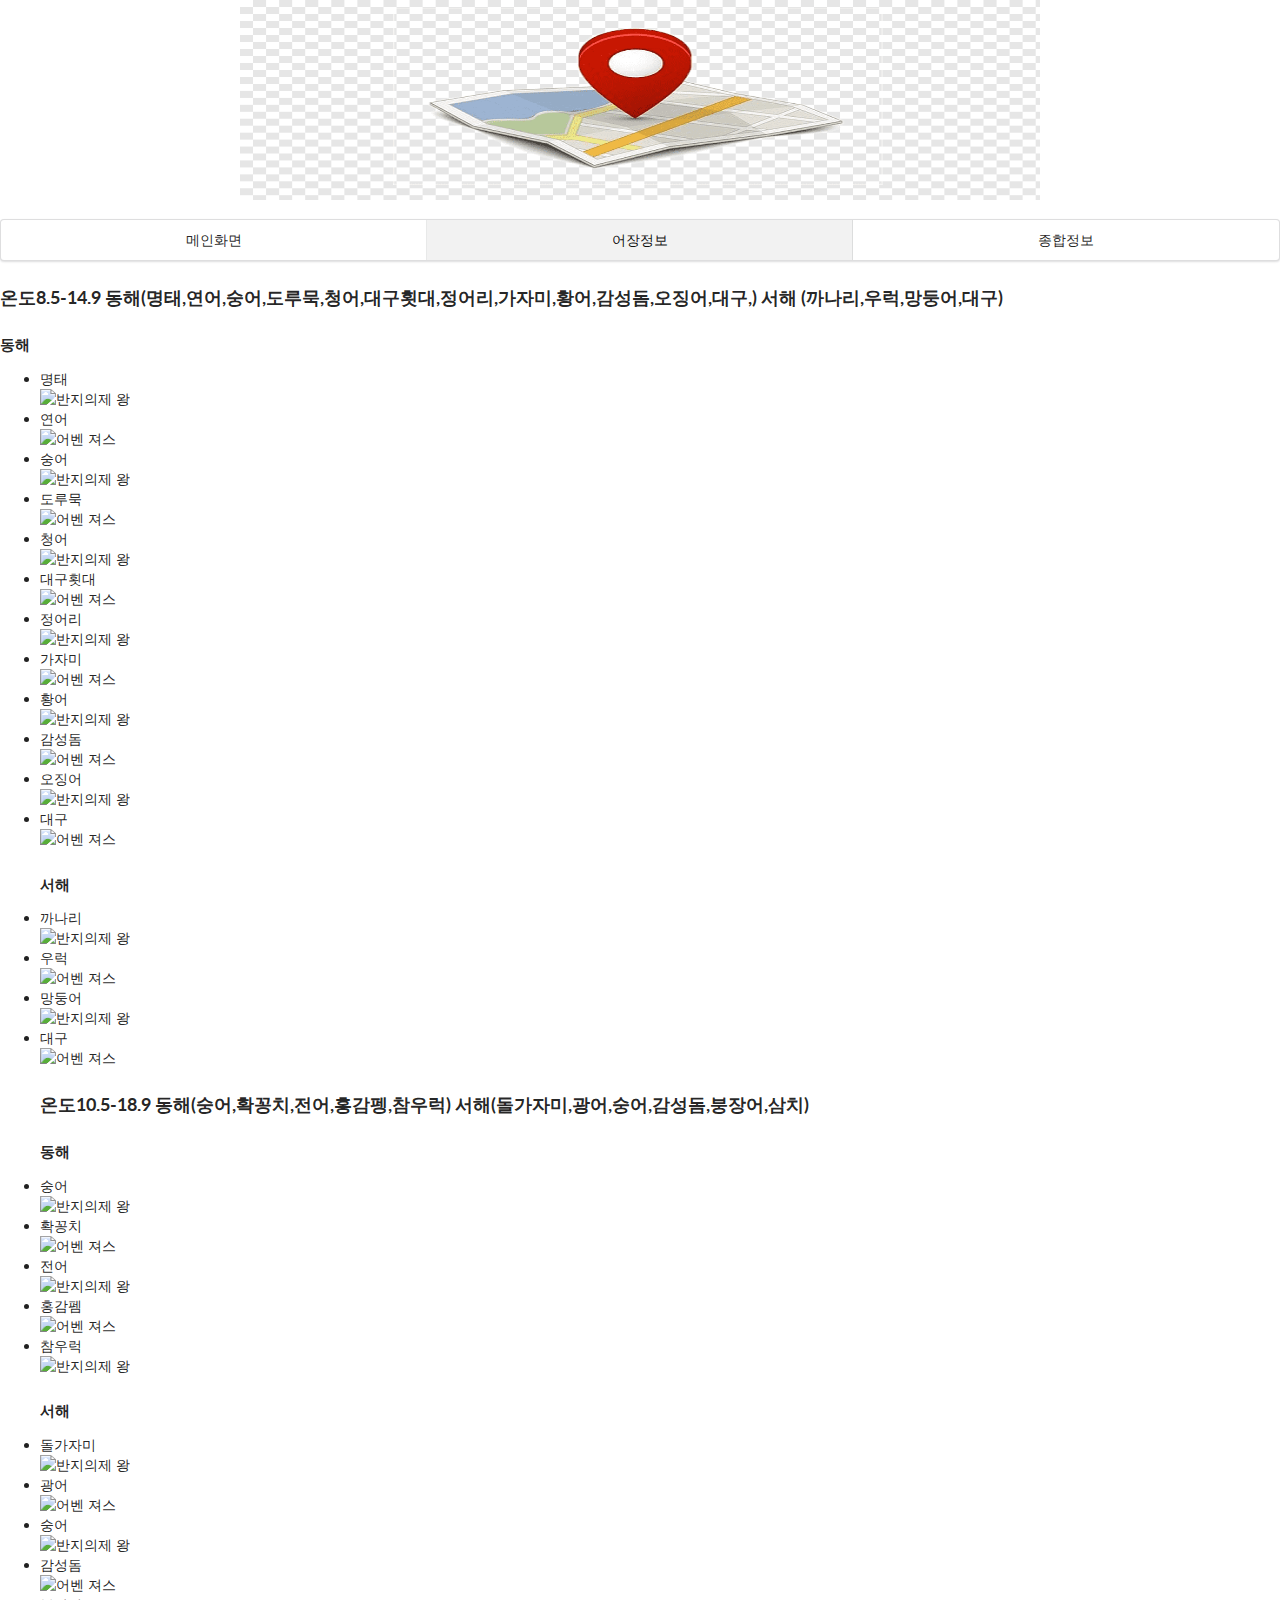
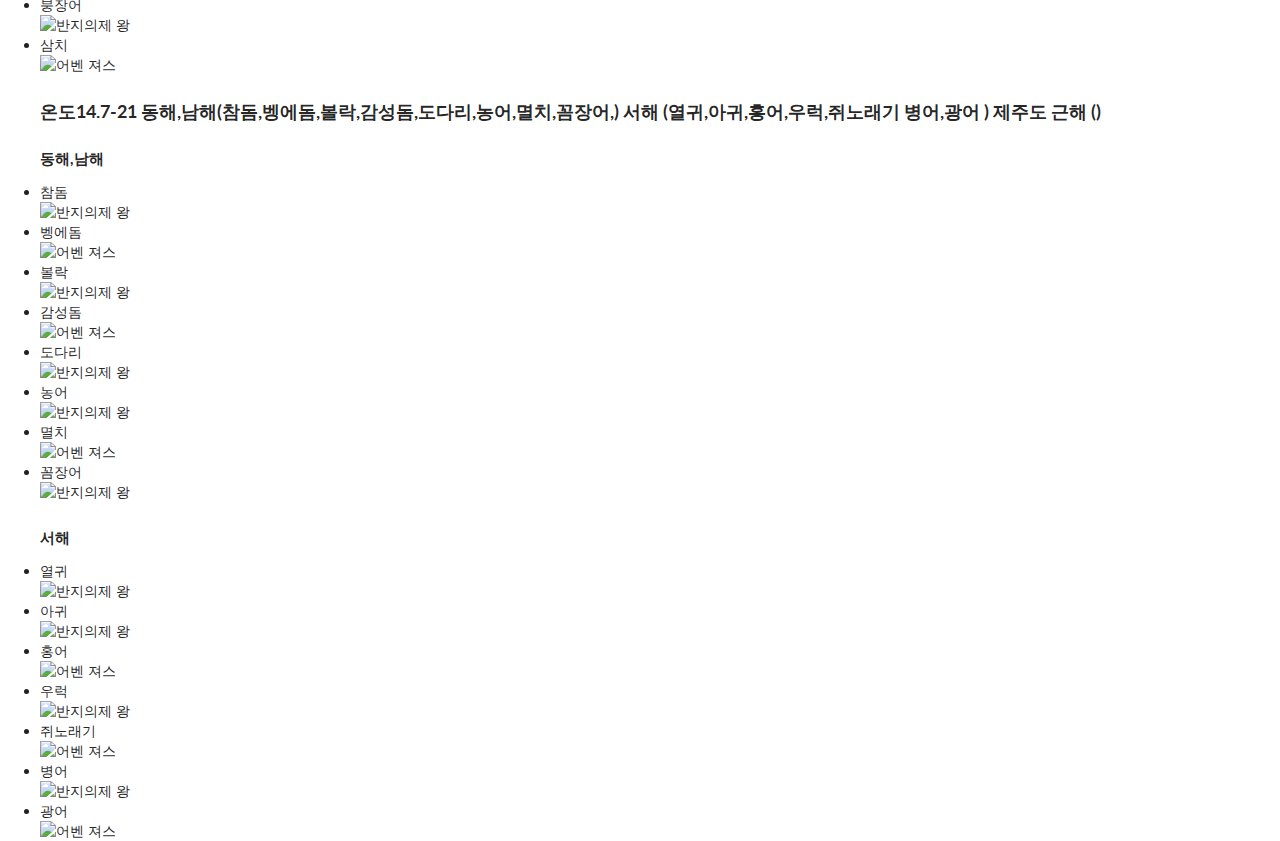
==== fish.html @ e5cb06d0 "Update head script" ====
<!DOCTYPE html>
<html>
<head>
	<meta charset="utf-8">
	<title>낚시 정보 서비스</title>
	<link rel="stylesheet" href="./src/style.css">
	<link rel="stylesheet" type="text/css" href="src/semantic/semantic.min.css">
	<script
		src="src/jquery-3.6.1.min.js"
		integrity="sha256-hVVnYaiADRTO2PzUGmuLJr8BLUSjGIZsDYGmIJLv2b8="
		crossorigin="anonymous"></script>
	<script src="src/semantic/semantic.min.js"></script>
</head>
<body>
    <header id="header">
		<div id="logo">
				<img src="./src/logo.png" width ="800px" height ="200px"></img>
		</div>
		<div class="ui three item menu">
			<a class="item" href="index.html">메인화면</a>
			<a class="item active" href="fish.html">어장정보</a>
			<a class="item" href="link.html">종합정보</a>
		</div>
	</header>

<h3>온도8.5-14.9   
    동해(명태,연어,숭어,도루묵,청어,대구횟대,정어리,가자미,황어,감성돔,오징어,대구,) 서해 (까나리,우럭,망둥어,대구)
</h3>
<h4>동해</h4>
<ul>
<li>명태<br>
<img src='./poster/lord.jpg' alt='반지의제
왕' width='150px'>
</li>
<li>연어<br>
<img src='./poster/marvel.jpg' alt='어벤
져스' width='150px'>
</li>
	<li>숭어<br>
	<img src='./poster/lord.jpg' alt='반지의제
	왕' width='150px'>
	</li>
	<li>도루묵<br>
	<img src='./poster/marvel.jpg' alt='어벤
	져스' width='150px'>
	</li>
	
		<li>청어<br>
		<img src='./poster/lord.jpg' alt='반지의제
		왕' width='150px'>
		</li>
		<li>대구횟대<br>
		<img src='./poster/marvel.jpg' alt='어벤
		져스' width='150px'>
		</li>
		
			<li>정어리<br>
     <img src='./poster/lord.jpg' alt='반지의제
	왕' width='150px'>
	</li>
	<li>가자미<br>
	<img src='./poster/marvel.jpg' alt='어벤
	져스' width='150px'>
	</li>
	
	<li>황어<br>
	<img src='./poster/lord.jpg' alt='반지의제
	왕' width='150px'>
	</li>
	<li>감성돔<br>
	<img src='./poster/marvel.jpg' alt='어벤
	져스' width='150px'>
	</li>
	
	<li>오징어<br>
	<img src='./poster/lord.jpg' alt='반지의제
	왕' width='150px'>
	</li>
     <li>대구<br>
	<img src='./poster/marvel.jpg' alt='어벤
	져스' width='150px'>
	</li>
	<H4>서해</H4>
	
		<li>까나리<br>
		<img src='./poster/lord.jpg' alt='반지의제
		왕' width='150px'>
		</li>
		<li>우럭<br>
		<img src='./poster/marvel.jpg' alt='어벤
		져스' width='150px'>
		</li>
			<li>망둥어<br>
			<img src='./poster/lord.jpg' alt='반지의제
			왕' width='150px'>
			</li>
			<li>대구<br>
			<img src='./poster/marvel.jpg' alt='어벤
			져스' width='150px'>
			</li>
			
<h3>온도10.5-18.9
	동해(숭어,확꽁치,전어,홍감펭,참우럭) 서해(돌가자미,광어,숭어,감성돔,붕장어,삼치)
</h3>
<h4>동해</h4>
<li>숭어<br>
<img src='./poster/lord.jpg' alt='반지의제
왕' width='150px'>
</li>
<li>확꽁치<br>
<img src='./poster/marvel.jpg' alt='어벤
져스' width='150px'>
</li>
	<li>전어<br>
	<img src='./poster/lord.jpg' alt='반지의제
	왕' width='150px'>
	</li>
	<li>홍감펨<br>
	<img src='./poster/marvel.jpg' alt='어벤
	져스' width='150px'>
	</li>
	
		<li>참우럭<br>
		<img src='./poster/lord.jpg' alt='반지의제
		왕' width='150px'>
		</li>
		
	<H4>서해</H4>
	
		<li>돌가자미<br>
		<img src='./poster/lord.jpg' alt='반지의제
		왕' width='150px'>
		</li>
		<li>광어<br>
		<img src='./poster/marvel.jpg' alt='어벤
		져스' width='150px'>
		</li>
			<li>숭어<br>
			<img src='./poster/lord.jpg' alt='반지의제
			왕' width='150px'>
			</li>
			<li>감성돔<br>
			<img src='./poster/marvel.jpg' alt='어벤
			져스' width='150px'>
			</li>
			<li>붕장어<br>
				<img src='./poster/lord.jpg' alt='반지의제
				왕' width='150px'>
				</li>
				<li>삼치<br>
				<img src='./poster/marvel.jpg' alt='어벤
				져스' width='150px'>
				</li>
	
	
	






<h3>온도14.7-21
	동해,남해(참돔,벵에돔,볼락,감성돔,도다리,농어,멸치,꼼장어,) 서해 (열귀,아귀,홍어,우럭,쥐노래기 병어,광어 ) 제주도 근해 ()
	<h4>동해,남해</h4>
	<li>참돔<br>
	<img src='./poster/lord.jpg' alt='반지의제
	왕' width='150px'>
	</li>
	<li>벵에돔<br>
	<img src='./poster/marvel.jpg' alt='어벤
	져스' width='150px'>
	</li>
		<li>볼락<br>
		<img src='./poster/lord.jpg' alt='반지의제
		왕' width='150px'>
		</li>
		<li>감성돔<br>
		<img src='./poster/marvel.jpg' alt='어벤
		져스' width='150px'>
		</li>
		
			<li>도다리<br>
			<img src='./poster/lord.jpg' alt='반지의제
			왕' width='150px'>
			</li>
			<li>농어<br>
				<img src='./poster/lord.jpg' alt='반지의제
				왕' width='150px'>
				</li>
				<li>멸치<br>
				<img src='./poster/marvel.jpg' alt='어벤
				져스' width='150px'>
				</li>
				
					<li>꼼장어<br>
					<img src='./poster/lord.jpg' alt='반지의제
					왕' width='150px'>
					</li>
			
			
		<H4>서해</H4>
		
			<li>열귀<br>
			<img src='./poster/lord.jpg' alt='반지의제
			왕' width='150px'>

			<li>아귀<br>
				<img src='./poster/lord.jpg' alt='반지의제
				왕' width='150px'>
				</li>
				<li>홍어<br>
				<img src='./poster/marvel.jpg' alt='어벤
				져스' width='150px'>
				</li>
					<li>우럭<br>
					<img src='./poster/lord.jpg' alt='반지의제
					왕' width='150px'>
					</li>
					<li>쥐노래기<br>
					<img src='./poster/marvel.jpg' alt='어벤
					져스' width='150px'>
					</li>
					<li>병어<br>
						<img src='./poster/lord.jpg' alt='반지의제
						왕' width='150px'>
						</li>
						<li>광어<br>
						<img src='./poster/marvel.jpg' alt='어벤
						져스' width='150px'>
						</li>




</body>
</html>
---- src/style.css ----
body {
    background-color: gray;
}
#logo{
   text-align: center;
}
.top_menu{
    width:100%;
    height:20px;
    text-align:center;
    padding:20px;
    background-color:darkgray;
    border-radius : 10px;
    font-size: 20px;
}
#map{
    width: 100%;
    height: 1000px;
}
.wrap {
    position: absolute;
    left: 0;
    bottom: -36px;
    width: 288px;
    height: 132px;
    margin-left: -68px;
    text-align: left;
    overflow: hidden;
    font-size: 12px;
    font-family: 'Malgun Gothic', dotum, '돋움', sans-serif;
    line-height: 1.5;
}
.wrap * {
    padding: 0;
    margin: 0;
}
.wrap .info {
    width: 286px;
    height: 120px;
    border-radius: 5px;
    border-bottom: 2px solid #ccc;
    border-right: 1px solid #ccc;
    overflow: hidden;
    background: #fff;
}
.wrap .info:nth-child(1) {
    border: 0;
    box-shadow: 0px 1px 2px #888;}
.info .title {
    padding: 5px 0 0 10px;
    height: 30px;
    background: #eee;
    border-bottom: 1px solid #ddd;
    font-size: 18px;
    font-weight: bold;
}
/* .info .close {
    position: absolute;
    top: 10px;
    right: 10px;
    color: #888;
    width: 17px;
    height: 17px;
    background: url('https://t1.daumcdn.net/localimg/localimages/07/mapapidoc/overlay_close.png');
}
.info .close:hover {
    cursor: pointer;
} */
.info .body {
    position: relative;
    overflow: hidden;
}
.info .desc {
    position: relative;
    margin: 13px 0 0 90px;
    height: 75px;
}
.desc .ellipsis {
    overflow: hidden;
    text-overflow: ellipsis;
    white-space: nowrap;
}
.desc .jibun {
    font-size: 11px;
    color: #888;
    margin-top: -2px;
}
.info .img {
    position: absolute;
    top: 6px;
    left: 5px;
    width: 73px;
    height: 71px;
    border: 1px solid #ddd;
    color: #888;
    overflow: hidden;
}
.info:after {
    content: '';
    position: absolute;
    margin-left: -12px;
    left: 50%;
    bottom: 0;
    width: 22px;
    height: 12px;
    background: url('https://t1.daumcdn.net/localimg/localimages/07/mapapidoc/vertex_white.png')
}
.info .link {
    color: #5085BB;
}
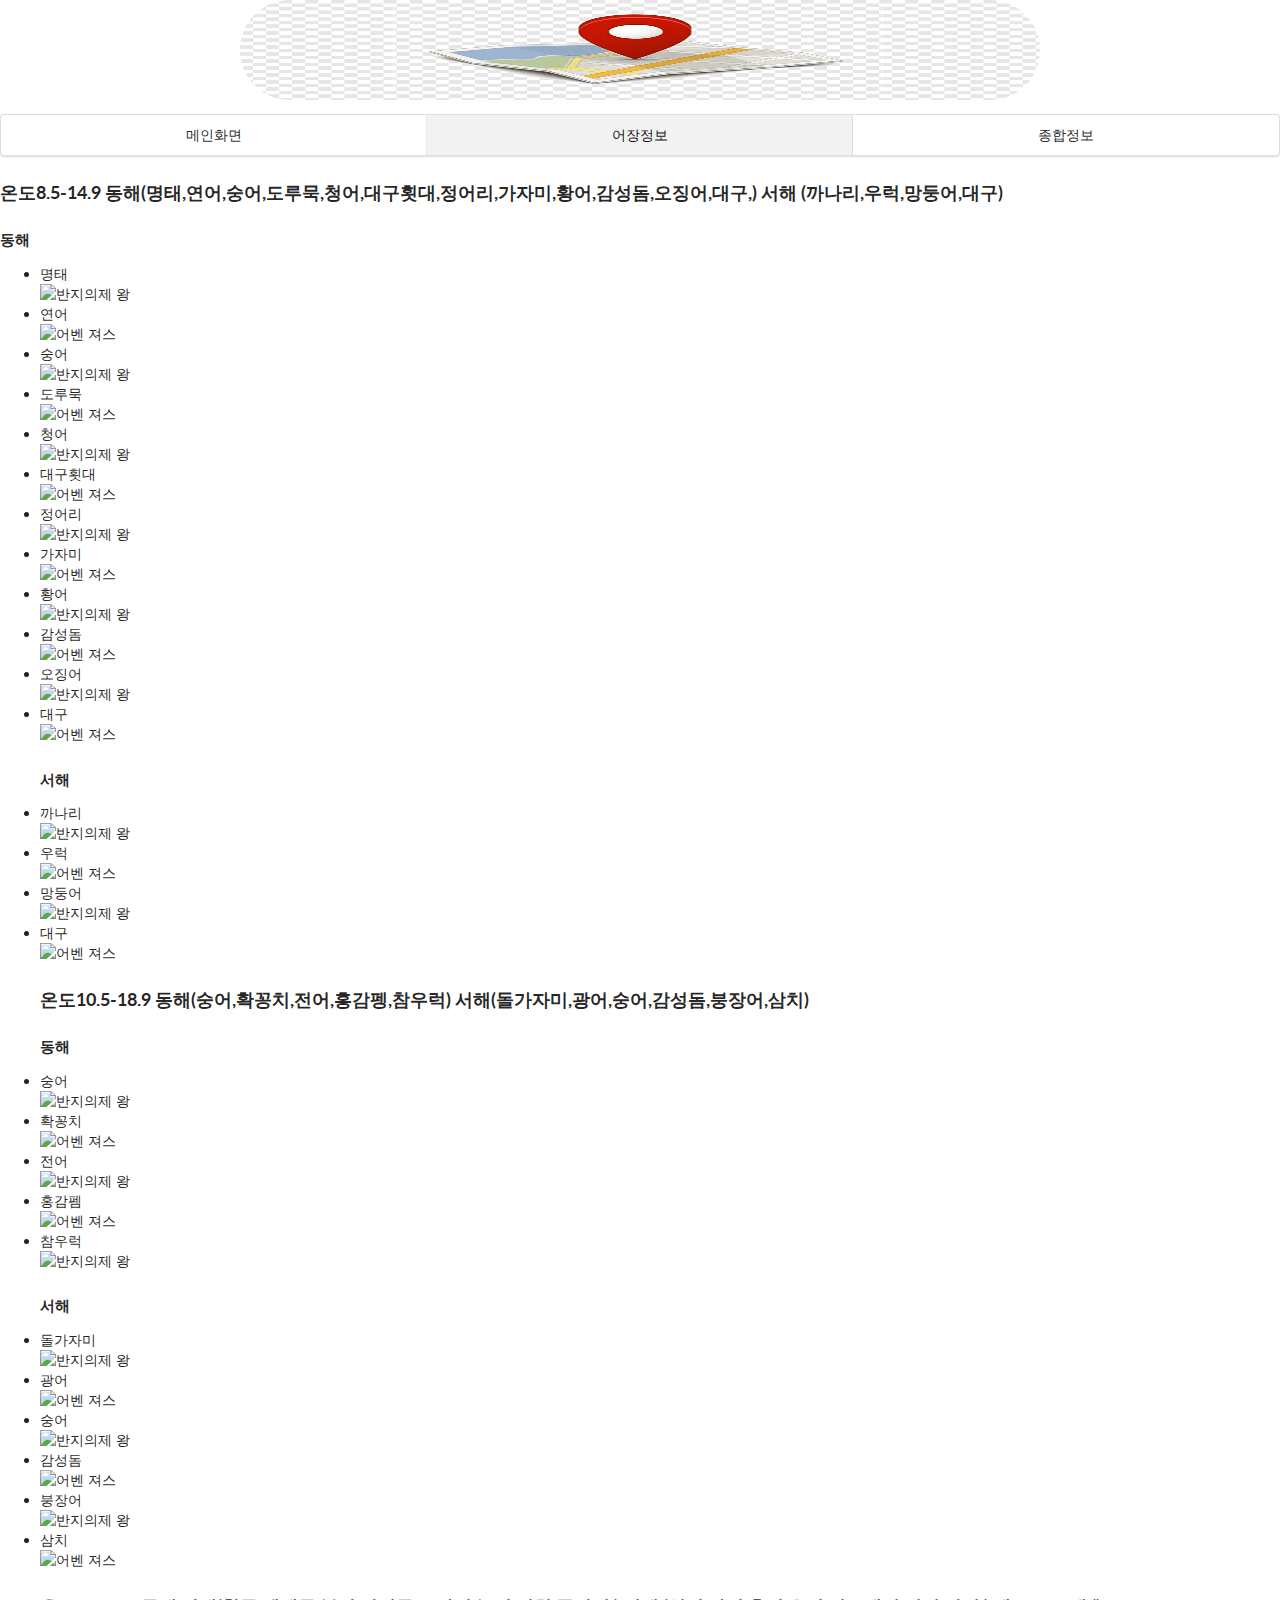
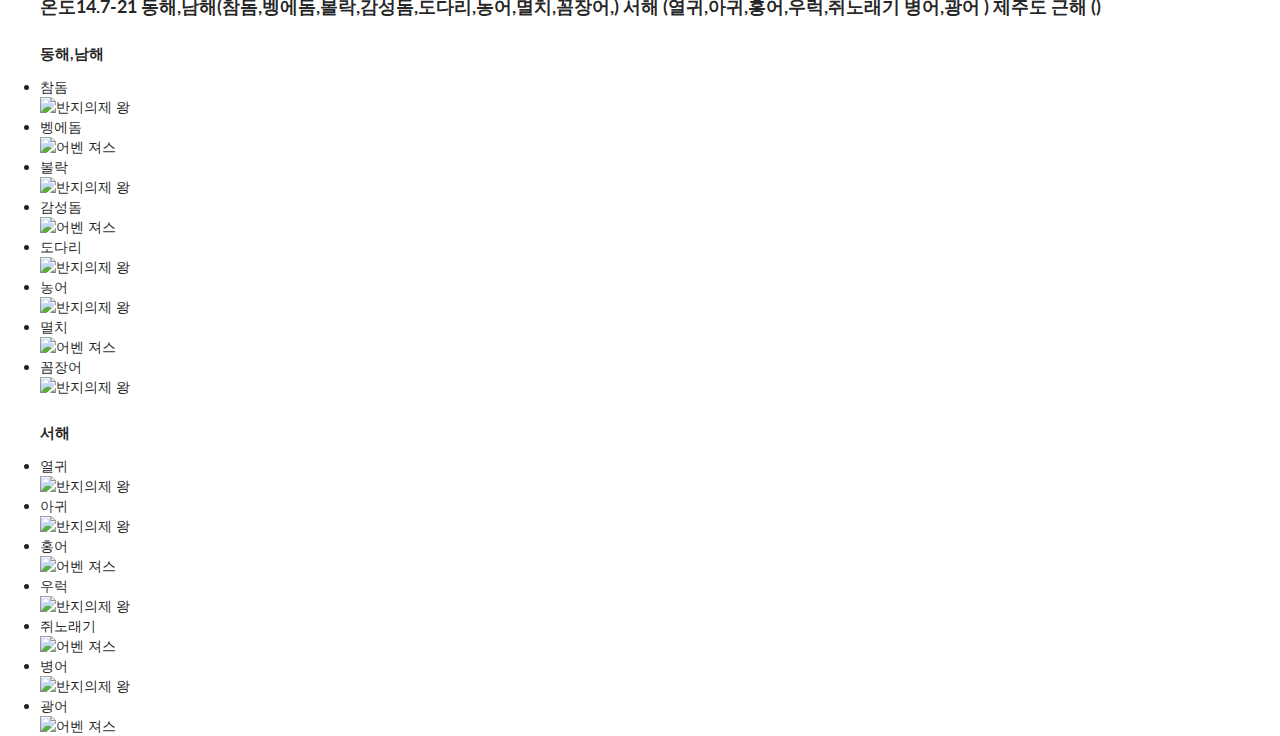
==== commit 98afe006: "[Style] 로고 이미지 작업" ====
--- a/fish.html
+++ b/fish.html
@@ -5,16 +5,13 @@
 	<title>낚시 정보 서비스</title>
 	<link rel="stylesheet" href="./src/style.css">
 	<link rel="stylesheet" type="text/css" href="src/semantic/semantic.min.css">
-	<script
-		src="src/jquery-3.6.1.min.js"
-		integrity="sha256-hVVnYaiADRTO2PzUGmuLJr8BLUSjGIZsDYGmIJLv2b8="
-		crossorigin="anonymous"></script>
+	<script src="src/jquery-3.6.1.min.js"></script>
 	<script src="src/semantic/semantic.min.js"></script>
 </head>
 <body>
     <header id="header">
 		<div id="logo">
-				<img src="./src/logo.png" width ="800px" height ="200px"></img>
+			<img class="ui centered circular image" src="./src/logo.png" width ="800px" height ="100px"></img>
 		</div>
 		<div class="ui three item menu">
 			<a class="item" href="index.html">메인화면</a>
--- a/src/style.css
+++ b/src/style.css
@@ -1,110 +1,7 @@
 body {
     background-color: gray;
 }
-#logo{
-   text-align: center;
-}
-.top_menu{
-    width:100%;
-    height:20px;
-    text-align:center;
-    padding:20px;
-    background-color:darkgray;
-    border-radius : 10px;
-    font-size: 20px;
-}
 #map{
     width: 100%;
-    height: 1000px;
-}
-.wrap {
-    position: absolute;
-    left: 0;
-    bottom: -36px;
-    width: 288px;
-    height: 132px;
-    margin-left: -68px;
-    text-align: left;
-    overflow: hidden;
-    font-size: 12px;
-    font-family: 'Malgun Gothic', dotum, '돋움', sans-serif;
-    line-height: 1.5;
-}
-.wrap * {
-    padding: 0;
-    margin: 0;
-}
-.wrap .info {
-    width: 286px;
-    height: 120px;
-    border-radius: 5px;
-    border-bottom: 2px solid #ccc;
-    border-right: 1px solid #ccc;
-    overflow: hidden;
-    background: #fff;
-}
-.wrap .info:nth-child(1) {
-    border: 0;
-    box-shadow: 0px 1px 2px #888;}
-.info .title {
-    padding: 5px 0 0 10px;
-    height: 30px;
-    background: #eee;
-    border-bottom: 1px solid #ddd;
-    font-size: 18px;
-    font-weight: bold;
-}
-/* .info .close {
-    position: absolute;
-    top: 10px;
-    right: 10px;
-    color: #888;
-    width: 17px;
-    height: 17px;
-    background: url('https://t1.daumcdn.net/localimg/localimages/07/mapapidoc/overlay_close.png');
-}
-.info .close:hover {
-    cursor: pointer;
-} */
-.info .body {
-    position: relative;
-    overflow: hidden;
-}
-.info .desc {
-    position: relative;
-    margin: 13px 0 0 90px;
-    height: 75px;
-}
-.desc .ellipsis {
-    overflow: hidden;
-    text-overflow: ellipsis;
-    white-space: nowrap;
-}
-.desc .jibun {
-    font-size: 11px;
-    color: #888;
-    margin-top: -2px;
-}
-.info .img {
-    position: absolute;
-    top: 6px;
-    left: 5px;
-    width: 73px;
-    height: 71px;
-    border: 1px solid #ddd;
-    color: #888;
-    overflow: hidden;
-}
-.info:after {
-    content: '';
-    position: absolute;
-    margin-left: -12px;
-    left: 50%;
-    bottom: 0;
-    width: 22px;
-    height: 12px;
-    background: url('https://t1.daumcdn.net/localimg/localimages/07/mapapidoc/vertex_white.png')
-}
-.info .link {
-    color: #5085BB;
+    height: 790px;
 }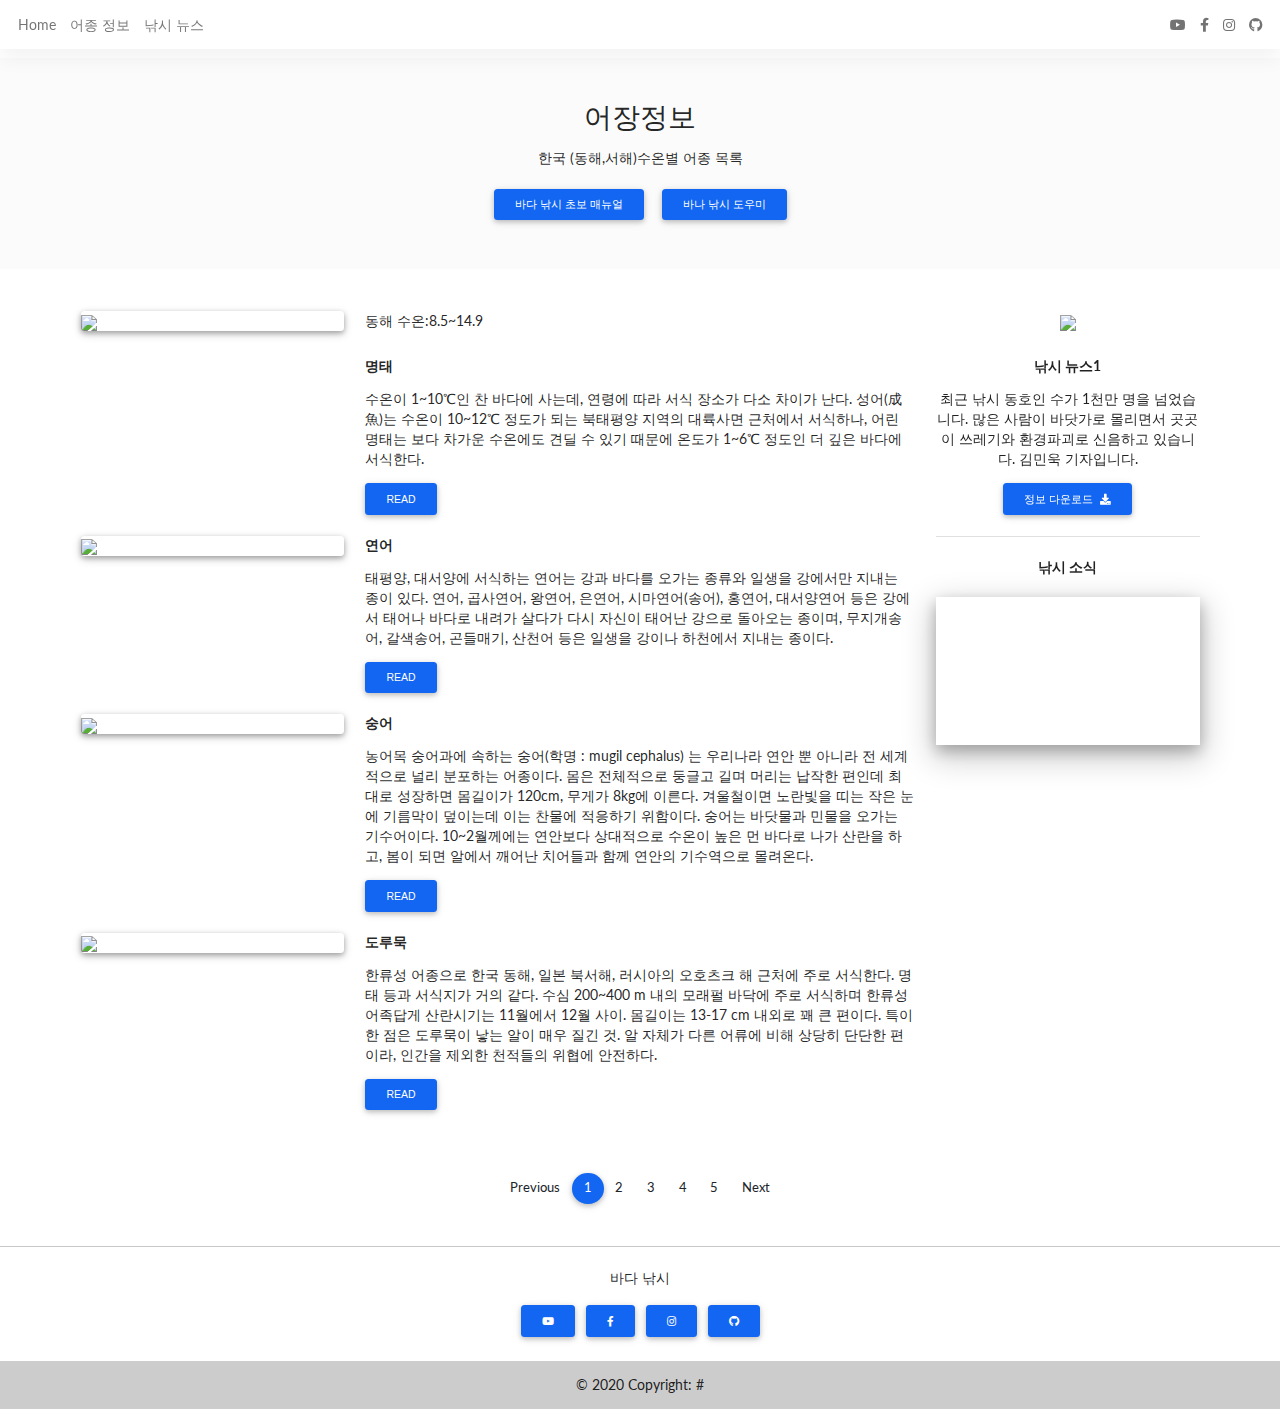
==== commit 8c21f59d: "[Style] html 헤더 통합" ====
--- a/fish.html
+++ b/fish.html
@@ -2,234 +2,304 @@
 <html>
 <head>
 	<meta charset="utf-8">
+	<meta name="viewport" content="width=device-width, initial-scale=1, shrink-to-fit=no"/>
 	<title>낚시 정보 서비스</title>
 	<link rel="stylesheet" href="./src/style.css">
+	<link rel="stylesheet" href="/src/mdb.min.css" />
+	<link rel="stylesheet" href="https://use.fontawesome.com/releases/v5.11.2/css/all.css" />
 	<link rel="stylesheet" type="text/css" href="src/semantic/semantic.min.css">
+  <link rel="stylesheet" href="https://fonts.googleapis.com/css2?family=Roboto:wght@300;400;500;700&display=swap" />
 	<script src="src/jquery-3.6.1.min.js"></script>
 	<script src="src/semantic/semantic.min.js"></script>
 </head>
 <body>
-    <header id="header">
-		<div id="logo">
-			<img class="ui centered circular image" src="./src/logo.png" width ="800px" height ="100px"></img>
-		</div>
-		<div class="ui three item menu">
-			<a class="item" href="index.html">메인화면</a>
-			<a class="item active" href="fish.html">어장정보</a>
-			<a class="item" href="link.html">종합정보</a>
-		</div>
-	</header>
-
-<h3>온도8.5-14.9   
-    동해(명태,연어,숭어,도루묵,청어,대구횟대,정어리,가자미,황어,감성돔,오징어,대구,) 서해 (까나리,우럭,망둥어,대구)
-</h3>
-<h4>동해</h4>
-<ul>
-<li>명태<br>
-<img src='./poster/lord.jpg' alt='반지의제
-왕' width='150px'>
-</li>
-<li>연어<br>
-<img src='./poster/marvel.jpg' alt='어벤
-져스' width='150px'>
-</li>
-	<li>숭어<br>
-	<img src='./poster/lord.jpg' alt='반지의제
-	왕' width='150px'>
-	</li>
-	<li>도루묵<br>
-	<img src='./poster/marvel.jpg' alt='어벤
-	져스' width='150px'>
-	</li>
-	
-		<li>청어<br>
-		<img src='./poster/lord.jpg' alt='반지의제
-		왕' width='150px'>
-		</li>
-		<li>대구횟대<br>
-		<img src='./poster/marvel.jpg' alt='어벤
-		져스' width='150px'>
-		</li>
-		
-			<li>정어리<br>
-     <img src='./poster/lord.jpg' alt='반지의제
-	왕' width='150px'>
-	</li>
-	<li>가자미<br>
-	<img src='./poster/marvel.jpg' alt='어벤
-	져스' width='150px'>
-	</li>
-	
-	<li>황어<br>
-	<img src='./poster/lord.jpg' alt='반지의제
-	왕' width='150px'>
-	</li>
-	<li>감성돔<br>
-	<img src='./poster/marvel.jpg' alt='어벤
-	져스' width='150px'>
-	</li>
-	
-	<li>오징어<br>
-	<img src='./poster/lord.jpg' alt='반지의제
-	왕' width='150px'>
-	</li>
-     <li>대구<br>
-	<img src='./poster/marvel.jpg' alt='어벤
-	져스' width='150px'>
-	</li>
-	<H4>서해</H4>
-	
-		<li>까나리<br>
-		<img src='./poster/lord.jpg' alt='반지의제
-		왕' width='150px'>
-		</li>
-		<li>우럭<br>
-		<img src='./poster/marvel.jpg' alt='어벤
-		져스' width='150px'>
-		</li>
-			<li>망둥어<br>
-			<img src='./poster/lord.jpg' alt='반지의제
-			왕' width='150px'>
-			</li>
-			<li>대구<br>
-			<img src='./poster/marvel.jpg' alt='어벤
-			져스' width='150px'>
-			</li>
-			
-<h3>온도10.5-18.9
-	동해(숭어,확꽁치,전어,홍감펭,참우럭) 서해(돌가자미,광어,숭어,감성돔,붕장어,삼치)
-</h3>
-<h4>동해</h4>
-<li>숭어<br>
-<img src='./poster/lord.jpg' alt='반지의제
-왕' width='150px'>
-</li>
-<li>확꽁치<br>
-<img src='./poster/marvel.jpg' alt='어벤
-져스' width='150px'>
-</li>
-	<li>전어<br>
-	<img src='./poster/lord.jpg' alt='반지의제
-	왕' width='150px'>
-	</li>
-	<li>홍감펨<br>
-	<img src='./poster/marvel.jpg' alt='어벤
-	져스' width='150px'>
-	</li>
-	
-		<li>참우럭<br>
-		<img src='./poster/lord.jpg' alt='반지의제
-		왕' width='150px'>
-		</li>
-		
-	<H4>서해</H4>
-	
-		<li>돌가자미<br>
-		<img src='./poster/lord.jpg' alt='반지의제
-		왕' width='150px'>
-		</li>
-		<li>광어<br>
-		<img src='./poster/marvel.jpg' alt='어벤
-		져스' width='150px'>
-		</li>
-			<li>숭어<br>
-			<img src='./poster/lord.jpg' alt='반지의제
-			왕' width='150px'>
-			</li>
-			<li>감성돔<br>
-			<img src='./poster/marvel.jpg' alt='어벤
-			져스' width='150px'>
-			</li>
-			<li>붕장어<br>
-				<img src='./poster/lord.jpg' alt='반지의제
-				왕' width='150px'>
-				</li>
-				<li>삼치<br>
-				<img src='./poster/marvel.jpg' alt='어벤
-				져스' width='150px'>
-				</li>
-	
-	
-	
-
-
-
-
-
-
-<h3>온도14.7-21
-	동해,남해(참돔,벵에돔,볼락,감성돔,도다리,농어,멸치,꼼장어,) 서해 (열귀,아귀,홍어,우럭,쥐노래기 병어,광어 ) 제주도 근해 ()
-	<h4>동해,남해</h4>
-	<li>참돔<br>
-	<img src='./poster/lord.jpg' alt='반지의제
-	왕' width='150px'>
-	</li>
-	<li>벵에돔<br>
-	<img src='./poster/marvel.jpg' alt='어벤
-	져스' width='150px'>
-	</li>
-		<li>볼락<br>
-		<img src='./poster/lord.jpg' alt='반지의제
-		왕' width='150px'>
-		</li>
-		<li>감성돔<br>
-		<img src='./poster/marvel.jpg' alt='어벤
-		져스' width='150px'>
-		</li>
-		
-			<li>도다리<br>
-			<img src='./poster/lord.jpg' alt='반지의제
-			왕' width='150px'>
-			</li>
-			<li>농어<br>
-				<img src='./poster/lord.jpg' alt='반지의제
-				왕' width='150px'>
-				</li>
-				<li>멸치<br>
-				<img src='./poster/marvel.jpg' alt='어벤
-				져스' width='150px'>
-				</li>
-				
-					<li>꼼장어<br>
-					<img src='./poster/lord.jpg' alt='반지의제
-					왕' width='150px'>
-					</li>
-			
-			
-		<H4>서해</H4>
-		
-			<li>열귀<br>
-			<img src='./poster/lord.jpg' alt='반지의제
-			왕' width='150px'>
-
-			<li>아귀<br>
-				<img src='./poster/lord.jpg' alt='반지의제
-				왕' width='150px'>
-				</li>
-				<li>홍어<br>
-				<img src='./poster/marvel.jpg' alt='어벤
-				져스' width='150px'>
-				</li>
-					<li>우럭<br>
-					<img src='./poster/lord.jpg' alt='반지의제
-					왕' width='150px'>
-					</li>
-					<li>쥐노래기<br>
-					<img src='./poster/marvel.jpg' alt='어벤
-					져스' width='150px'>
-					</li>
-					<li>병어<br>
-						<img src='./poster/lord.jpg' alt='반지의제
-						왕' width='150px'>
-						</li>
-						<li>광어<br>
-						<img src='./poster/marvel.jpg' alt='어벤
-						져스' width='150px'>
-						</li>
-
-
-
-
+      <!--Main Navigation-->
+  <header>
+    <!-- Intro settings -->
+    <style>
+      #intro {
+        /* Margin to fix overlapping fixed navbar */
+        margin-top: 58px;
+      }
+      @media (max-width: 991px) {
+        #intro {
+          /* Margin to fix overlapping fixed navbar */
+          margin-top: 45px;
+        }
+      }
+    </style>
+
+    <!-- Navbar -->
+    <nav class="navbar navbar-expand-lg navbar-light bg-white fixed-top">
+      <div class="container-fluid">
+        <!-- Navbar brand -->
+        
+        <button class="navbar-toggler" type="button" data-mdb-toggle="collapse" data-mdb-target="#navbarExample01"
+          aria-controls="navbarExample01" aria-expanded="false" aria-label="Toggle navigation">
+          <i class="fas fa-bars"></i>
+        </button>
+        <div class="collapse navbar-collapse" id="navbarExample01">
+          <ul class="navbar-nav me-auto mb-2 mb-lg-0">
+            <li class="nav-item active">
+              <a class="nav-link" aria-current="page" href="#intro">Home</a>
+            </li>
+            <li class="nav-item">
+              <a class="nav-link" href="어장정보.html" rel="nofollow"
+                target="_blank">어종 정보</a>
+            </li>
+            <li class="nav-item">
+              <a class="nav-link" href="news.html" target="_blank">낚시 뉴스</a>
+            </li>
+          </ul>
+
+          <ul class="navbar-nav d-flex flex-row">
+            <!-- Icons -->
+            <li class="nav-item me-3 me-lg-0">
+              <a class="nav-link" href="#" rel="nofollow"
+                target="_blank">
+                <i class="fab fa-youtube"></i>
+              </a>
+            </li>
+            <li class="nav-item me-3 me-lg-0">
+              <a class="nav-link" href="페이스북 주소" rel="nofollow" target="_blank">
+                <i class="fab fa-facebook-f"></i>
+              </a>
+            </li>
+            <li class="nav-item me-3 me-lg-0">
+              <a class="nav-link" href="인스타주소" rel="nofollow" target="_blank">
+                <i class="fab fa-instagram"></i>
+              </a>
+            </li>
+            <li class="nav-item me-3 me-lg-0">
+              <a class="nav-link" href="깃허브 주소" rel="nofollow" target="_blank">
+                <i class="fab fa-github"></i>
+              </a>
+            </li>
+          </ul>
+        </div>
+      </div>
+    </nav>
+    <!-- Navbar -->
+
+    <!-- Jumbotron -->
+    <div id="intro" class="p-5 text-center bg-light">
+      <h1 class="mb-3 h2">어장정보</h1>
+      <p class="mb-3">한국 (동해,서해)수온별 어종 목록 </p>
+      <a class="btn btn-primary m-2" href="https://www.youtube.com/watch?v=G9iCwB7UQXI" role="button" rel="nofollow"
+        target="_blank">바다 낚시 초보 매뉴얼</a>
+      <a class="btn btn-primary m-2" href="https://www.youtube.com/watch?v=gDNdqzTFEc4" target="_blank"
+        role="button">바나 낚시 도우미</a>
+    </div>
+    <!-- Jumbotron -->
+  </header>
+  <!--Main Navigation-->
+
+  <!--Main layout-->
+  <main class="my-5">
+    <div class="container">
+      <!--Grid row-->
+      <div class="row">
+        <!--Grid column-->
+        <div class="col-md-9 mb-4">
+          <!--Section: Content-->
+          <section>
+            <!-- Post -->
+            <div class="row">
+              <div class="col-md-4 mb-4">
+                <div class="bg-image hover-overlay shadow-1-strong rounded ripple" data-mdb-ripple-color="light">
+                  <img src="./img/명태.jpg" class="img-fluid" />
+                  <a href="https://terms.naver.com/entry.naver?docId=1170576&cid=40942&categoryId=32571">
+                    <div class="mask" style="background-color: rgba(251, 251, 251, 0.15);"></div>
+                  </a>
+                </div>
+              </div>
+              <div class="col-md-8 mb-4">
+                <p>동해 수온:8.5~14.9</p>
+                <h5>명태</h5>
+                <p>
+                  수온이 1~10℃인 찬 바다에 사는데, 연령에 따라 서식 장소가 다소 차이가 난다. 성어(成魚)는 수온이 10~12℃ 정도가 되는 북태평양 지역의 대륙사면 근처에서 서식하나, 어린 명태는 보다 차가운 수온에도 견딜 수 있기 때문에 온도가 1~6℃ 정도인 더 깊은 바다에 서식한다.
+                                    
+                </p>
+
+                <button type="button" class="btn btn-primary">Read</button>
+              </div>
+            </div>
+
+            <!-- Post -->
+            <div class="row">
+              <div class="col-md-4 mb-4">
+                <div class="bg-image hover-overlay shadow-1-strong rounded ripple" data-mdb-ripple-color="light">
+                  <img src="/img/연어.jpg" class="img-fluid" />
+                  <a href="https://terms.naver.com/entry.naver?docId=777185&cid=48180&categoryId=48250">
+                    <div class="mask" style="background-color: rgba(251, 251, 251, 0.15);"></div>
+                  </a>
+                </div>
+              </div>
+
+              <div class="col-md-8 mb-4">
+                <h5>연어</h5>
+                <p>
+                  태평양, 대서양에 서식하는 연어는 강과 바다를 오가는 종류와 일생을 강에서만 지내는 종이 있다. 연어, 곱사연어, 왕연어, 은연어, 시마연어(송어), 홍연어, 대서양연어 등은 강에서 태어나 바다로 내려가 살다가 다시 자신이 태어난 강으로 돌아오는 종이며, 무지개송어, 갈색송어, 곤들매기, 산천어 등은 일생을 강이나 하천에서 지내는 종이다.
+                  
+                </p>
+
+                <button type="button" class="btn btn-primary">Read</button>
+              </div>
+            </div>
+
+            <!-- Post -->
+            <div class="row">
+              <div class="col-md-4 mb-4">
+                <div class="bg-image hover-overlay shadow-1-strong rounded ripple" data-mdb-ripple-color="light">
+                  <img src="./img/숭어.jpg" class="img-fluid" />
+                  <a href="https://terms.naver.com/entry.naver?docId=3579388&cid=58945&categoryId=58974">
+                    <div class="mask" style="background-color: rgba(251, 251, 251, 0.15);"></div>
+                  </a>
+                </div>
+              </div>
+
+              <div class="col-md-8 mb-4">
+                <h5>숭어</h5>
+                <p>
+                  농어목 숭어과에 속하는 숭어(학명 : mugil cephalus) 는 우리나라 연안 뿐 아니라 전 세계적으로 널리 분포하는 어종이다. 몸은 전체적으로 둥글고 길며 머리는 납작한 편인데 최대로 성장하면 몸길이가 120cm, 무게가 8kg에 이른다. 겨울철이면 노란빛을 띠는 작은 눈에 기름막이 덮이는데 이는 찬물에 적응하기 위함이다. 숭어는 바닷물과 민물을 오가는 기수어이다. 10~2월께에는 연안보다 상대적으로 수온이 높은 먼 바다로 나가 산란을 하고, 봄이 되면 알에서 깨어난 치어들과 함께 연안의 기수역으로 몰려온다.
+                </p>
+
+                <button type="button" class="btn btn-primary">Read</button>
+              </div>
+            </div>
+
+            <!-- Post -->
+            <div class="row">
+              <div class="col-md-4 mb-4">
+                <div class="bg-image hover-overlay shadow-1-strong rounded ripple" data-mdb-ripple-color="light">
+                  <img src="./img/도루묵.png" class="img-fluid" />
+                  <a href="https://terms.naver.com/entry.naver?docId=1993619&cid=48180&categoryId=48250">
+                    <div class="mask" style="background-color: rgba(251, 251, 251, 0.15);"></div>
+                  </a>
+                </div>
+              </div>
+
+              <div class="col-md-8 mb-4">
+                <h5>도루묵</h5>
+                <p>
+                  한류성 어종으로 한국 동해, 일본 북서해, 러시아의 오호츠크 해 근처에 주로 서식한다. 명태 등과 서식지가 거의 같다. 수심 200~400 m 내의 모래펄 바닥에 주로 서식하며 한류성 어족답게 산란시기는 11월에서 12월 사이. 몸길이는 13-17 cm 내외로 꽤 큰 편이다. 특이한 점은 도루묵이 낳는 알이 매우 질긴 것. 알 자체가 다른 어류에 비해 상당히 단단한 편이라, 인간을 제외한 천적들의 위협에 안전하다.
+                </p>
+
+                <button type="button" class="btn btn-primary">Read</button>
+              </div>
+            </div>
+            
+          </section>
+          <!--Section: Content-->
+        </div>
+        <!--Grid column-->
+
+        <!--Grid column-->
+        <div class="col-md-3 mb-4">
+          <!--Section: Sidebar-->
+          <section class="sticky-top" style="top: 80px;">
+            <!--Section: Ad-->
+            <section class="text-center border-bottom pb-4 mb-4">
+              <div class="bg-image hover-overlay ripple mb-4">
+                <img
+                  src="./img/낚시 뉴스1.jpg"
+                  class="img-fluid" />
+                <a href="https://imnews.imbc.com/replay/2022/nwtoday/article/6435712_35752.html" target="_blank">
+                  <div class="mask" style="background-color: rgba(57, 192, 237, 0.2);"></div>
+                </a>
+              </div>
+              <h5>낚시 뉴스1</h5>
+
+              <p>
+                최근 낚시 동호인 수가 1천만 명을 넘었습니다.
+
+                많은 사람이 바닷가로 몰리면서 곳곳이 쓰레기와 환경파괴로 신음하고 있습니다.
+                
+                김민욱 기자입니다.
+              </p>
+              <a role="button" class="btn btn-primary" href="https://mdbootstrap.com/docs/standard/"
+                target="_blank">정보 다운로드<i class="fas fa-download ms-2"></i></a>
+            </section>
+            <!--Section: Ad-->
+
+            <!--Section: Video-->
+            <section class="text-center">
+              <h5 class="mb-4">낚시 소식</h5>
+
+              <div class="embed-responsive embed-responsive-16by9 shadow-4-strong">
+                <iframe class="embed-responsive-item rounded" src="https://www.youtube.com/watch?v=J-zeOp4DvOk"
+                  allowfullscreen></iframe>
+              </div>
+            </section>
+            <!--Section: Video-->
+          </section>
+          <!--Section: Sidebar-->
+        </div>
+        <!--Grid column-->
+      </div>
+      <!--Grid row-->
+
+      <!-- Pagination -->
+      <nav class="my-4" aria-label="...">
+        <ul class="pagination pagination-circle justify-content-center">
+          <li class="page-item">
+            <a class="page-link" href="#" tabindex="-1" aria-disabled="true">Previous</a>
+          </li>
+          <div class="test1" onclick="location.href='link'"></div>
+          <li class="page-item active" aria-current="page">
+            <a class="page-link" href="fish.html">1 <span class="sr-only">(current)</span></a>
+          </li>
+          <li class="page-item"><a class="page-link" href="fish2.html">2</a></li>
+          </li>
+          <li class="page-item"><a class="page-link" href="fish3.html">3</a></li>
+          </li>
+          <li class="page-item"><a class="page-link" href="fish4.html">4</a></li>
+          </li>
+          <li class="page-item"><a class="page-link" href="fish 5.HTML">5</a></li>
+          <li class="page-item">
+            <a class="page-link" href="어장정보  2.html">Next</a>
+          </li>
+        </ul>
+      </nav>
+    </div>
+  </main>
+  <!--Main layout-->
+
+  <!--Footer-->
+
+    <hr class="m-0" />
+
+    <div class="text-center py-4 align-items-center">
+      <p>바다 낚시</p>
+      <a href="#" class="btn btn-primary m-1" role="button"
+        rel="nofollow" target="_blank">
+        <i class="fab fa-youtube"></i>
+      </a>
+      <a href="#" class="btn btn-primary m-1" role="button" rel="nofollow"
+        target="_blank">
+        <i class="fab fa-facebook-f"></i>
+      </a>
+      <a href="#" class="btn btn-primary m-1" role="button" rel="nofollow"
+        target="_blank">
+        <i class="fab fa-instagram"></i>
+      </a>
+      <a href="#" class="btn btn-primary m-1" role="button" rel="nofollow"
+        target="_blank">
+        <i class="fab fa-github"></i>
+      </a>
+    </div>
+
+    <!-- Copyright -->
+    <div class="text-center p-3" style="background-color: rgba(0, 0, 0, 0.2);">
+      © 2020 Copyright:
+      <a class="text-dark" href="#">#</a>
+    </div>
+    <!-- Copyright -->
+  </footer>
+  <!--Footer-->
+    <!-- MDB -->
+    <script type="text/javascript" src="js/mdb.min.js"></script>
+    <!-- Custom scripts -->
+    <script type="text/javascript" src="js/script.js"></script>
 </body>
-</html>
-		+</html>--- a/src/style.css
+++ b/src/style.css
@@ -1,7 +1,4 @@
-body {
-    background-color: gray;
-}
 #map{
-    width: 100%;
-    height: 790px;
+    width: 100vw;
+    height: 100vh;
 }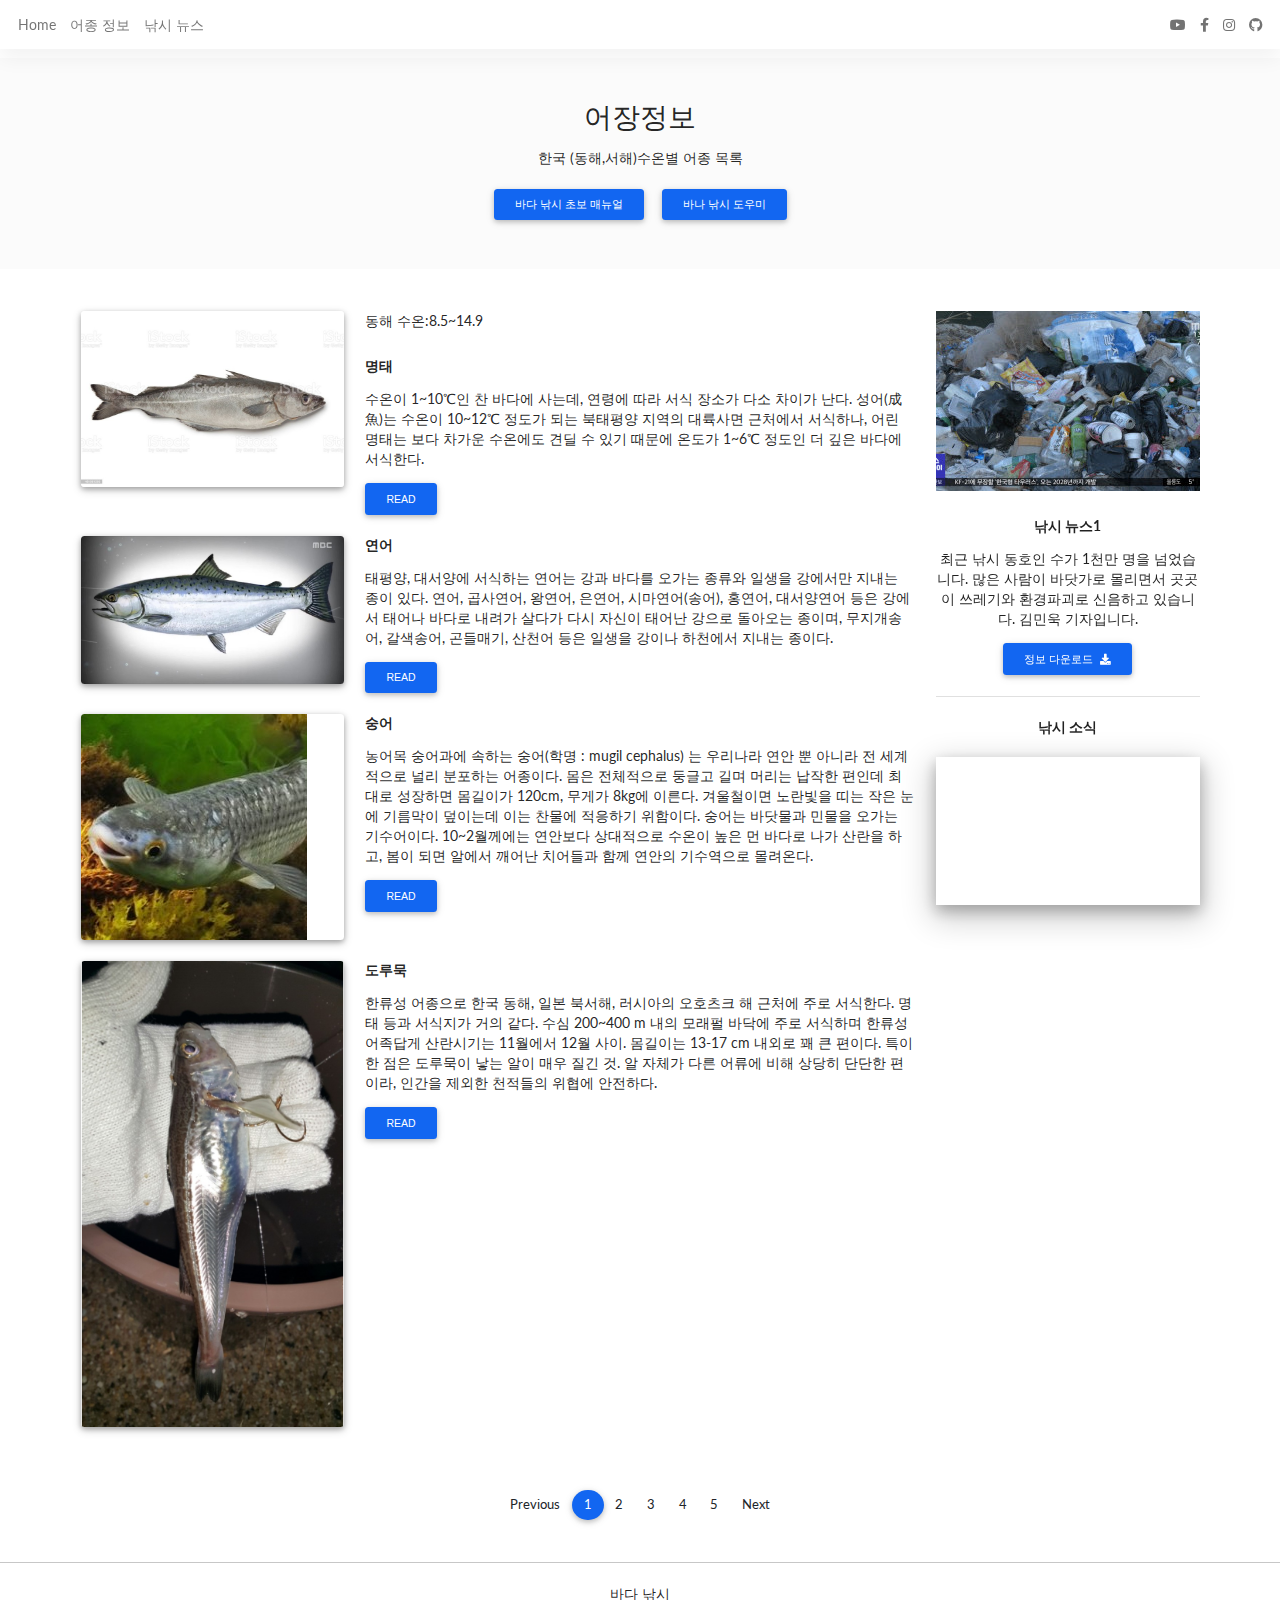
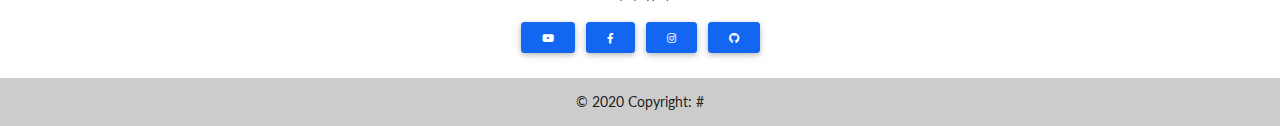
==== commit 8a167428: "[Docs] 이미지 src 변경" ====
--- a/fish.html
+++ b/fish.html
@@ -107,7 +107,7 @@
             <div class="row">
               <div class="col-md-4 mb-4">
                 <div class="bg-image hover-overlay shadow-1-strong rounded ripple" data-mdb-ripple-color="light">
-                  <img src="./img/명태.jpg" class="img-fluid" />
+                  <img src="./src/img/명태.jpg" class="img-fluid" />
                   <a href="https://terms.naver.com/entry.naver?docId=1170576&cid=40942&categoryId=32571">
                     <div class="mask" style="background-color: rgba(251, 251, 251, 0.15);"></div>
                   </a>
@@ -129,7 +129,7 @@
             <div class="row">
               <div class="col-md-4 mb-4">
                 <div class="bg-image hover-overlay shadow-1-strong rounded ripple" data-mdb-ripple-color="light">
-                  <img src="/img/연어.jpg" class="img-fluid" />
+                  <img src="/src/img/연어.jpg" class="img-fluid" />
                   <a href="https://terms.naver.com/entry.naver?docId=777185&cid=48180&categoryId=48250">
                     <div class="mask" style="background-color: rgba(251, 251, 251, 0.15);"></div>
                   </a>
@@ -151,7 +151,7 @@
             <div class="row">
               <div class="col-md-4 mb-4">
                 <div class="bg-image hover-overlay shadow-1-strong rounded ripple" data-mdb-ripple-color="light">
-                  <img src="./img/숭어.jpg" class="img-fluid" />
+                  <img src="./src/img/숭어.jpg" class="img-fluid" />
                   <a href="https://terms.naver.com/entry.naver?docId=3579388&cid=58945&categoryId=58974">
                     <div class="mask" style="background-color: rgba(251, 251, 251, 0.15);"></div>
                   </a>
@@ -172,7 +172,7 @@
             <div class="row">
               <div class="col-md-4 mb-4">
                 <div class="bg-image hover-overlay shadow-1-strong rounded ripple" data-mdb-ripple-color="light">
-                  <img src="./img/도루묵.png" class="img-fluid" />
+                  <img src="./src/img/도루묵.png" class="img-fluid" />
                   <a href="https://terms.naver.com/entry.naver?docId=1993619&cid=48180&categoryId=48250">
                     <div class="mask" style="background-color: rgba(251, 251, 251, 0.15);"></div>
                   </a>
@@ -202,7 +202,7 @@
             <section class="text-center border-bottom pb-4 mb-4">
               <div class="bg-image hover-overlay ripple mb-4">
                 <img
-                  src="./img/낚시 뉴스1.jpg"
+                  src="./src/img/낚시 뉴스1.jpg"
                   class="img-fluid" />
                 <a href="https://imnews.imbc.com/replay/2022/nwtoday/article/6435712_35752.html" target="_blank">
                   <div class="mask" style="background-color: rgba(57, 192, 237, 0.2);"></div>
@@ -243,7 +243,7 @@
       <nav class="my-4" aria-label="...">
         <ul class="pagination pagination-circle justify-content-center">
           <li class="page-item">
-            <a class="page-link" href="#" tabindex="-1" aria-disabled="true">Previous</a>
+            <a class="page-link" href="fish.html" tabindex="-1" aria-disabled="true">Previous</a>
           </li>
           <div class="test1" onclick="location.href='link'"></div>
           <li class="page-item active" aria-current="page">
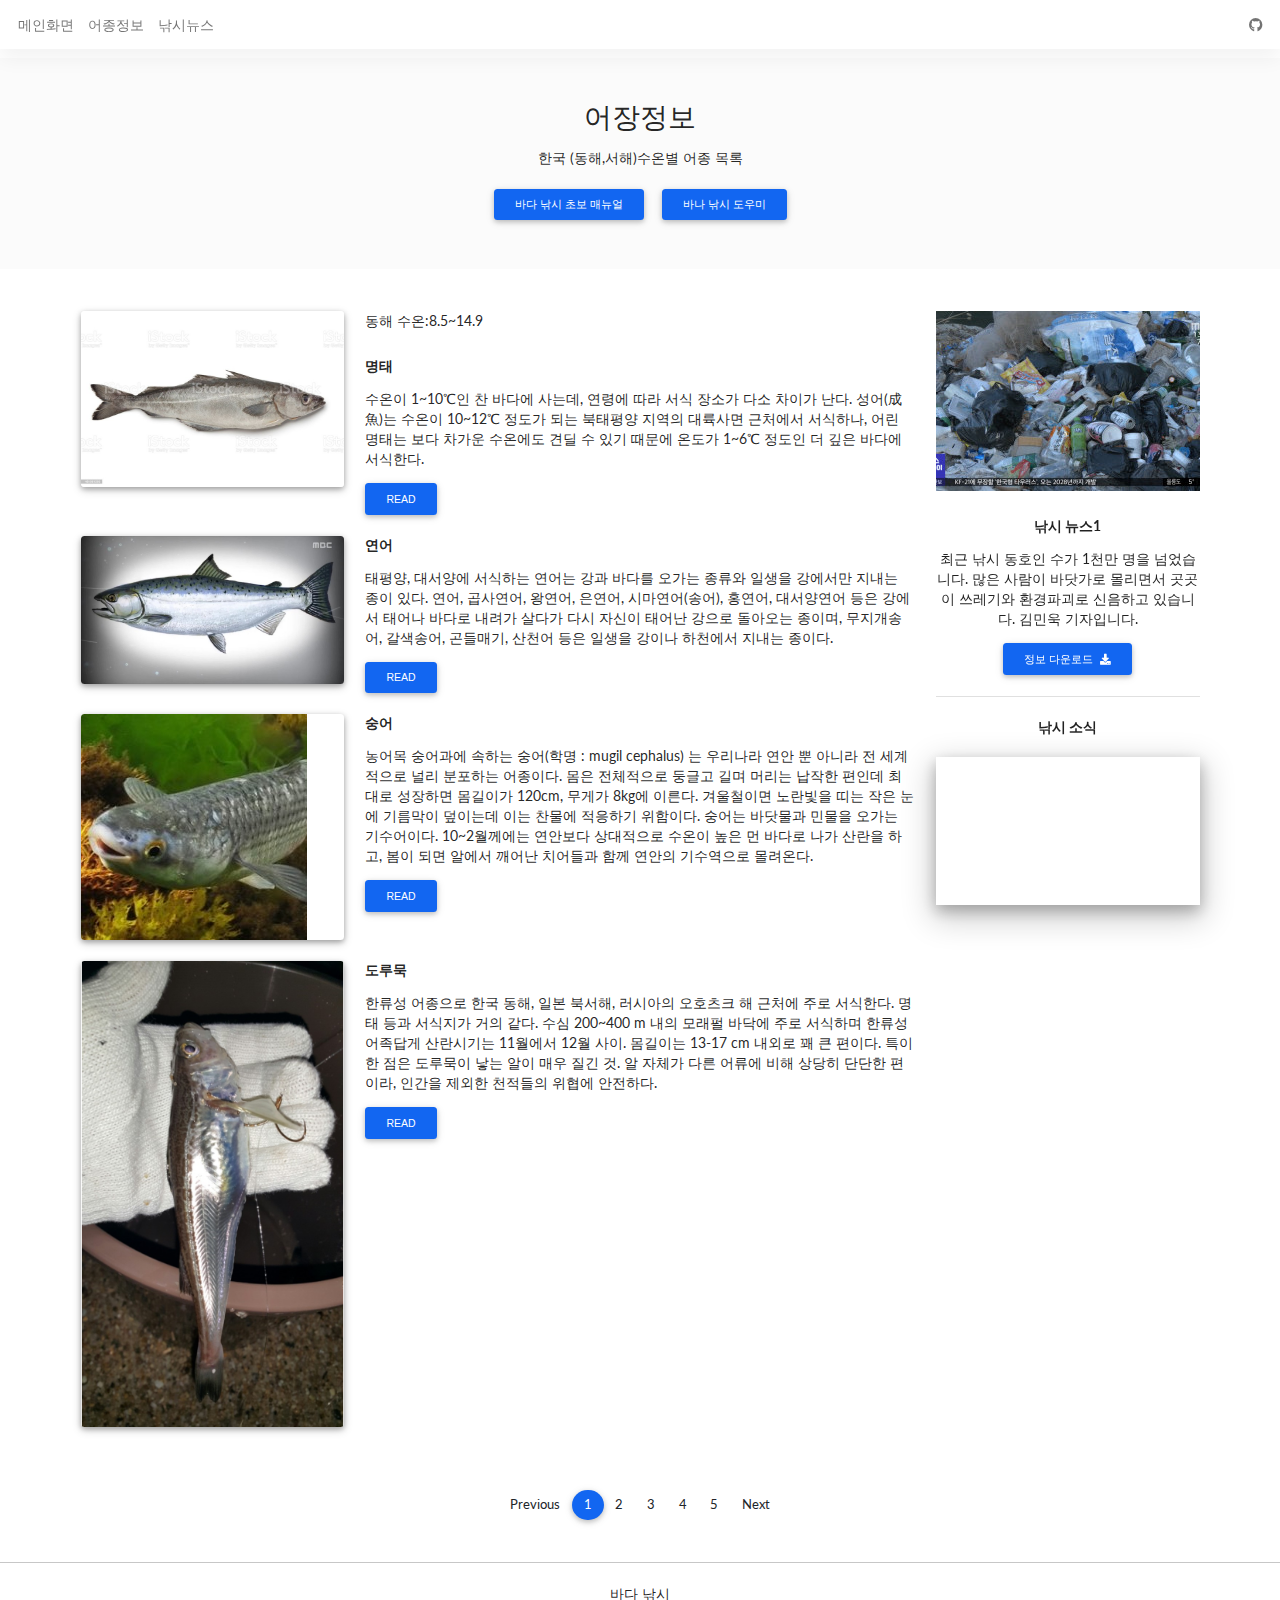
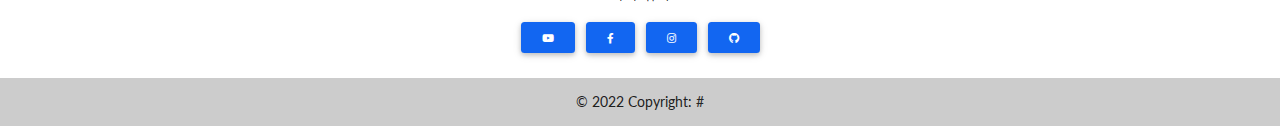
==== commit 3c2cdb8a: "[Docs] Header & Footer 정리" ====
--- a/fish.html
+++ b/fish.html
@@ -13,72 +13,49 @@
 	<script src="src/semantic/semantic.min.js"></script>
 </head>
 <body>
-      <!--Main Navigation-->
-  <header>
-    <!-- Intro settings -->
-    <style>
-      #intro {
-        /* Margin to fix overlapping fixed navbar */
-        margin-top: 58px;
-      }
-      @media (max-width: 991px) {
-        #intro {
-          /* Margin to fix overlapping fixed navbar */
-          margin-top: 45px;
-        }
-      }
-    </style>
-
-    <!-- Navbar -->
-    <nav class="navbar navbar-expand-lg navbar-light bg-white fixed-top">
-      <div class="container-fluid">
-        <!-- Navbar brand -->
-        
-        <button class="navbar-toggler" type="button" data-mdb-toggle="collapse" data-mdb-target="#navbarExample01"
-          aria-controls="navbarExample01" aria-expanded="false" aria-label="Toggle navigation">
-          <i class="fas fa-bars"></i>
-        </button>
-        <div class="collapse navbar-collapse" id="navbarExample01">
-          <ul class="navbar-nav me-auto mb-2 mb-lg-0">
-            <li class="nav-item active">
-              <a class="nav-link" aria-current="page" href="#intro">Home</a>
-            </li>
-            <li class="nav-item">
-              <a class="nav-link" href="어장정보.html" rel="nofollow"
-                target="_blank">어종 정보</a>
-            </li>
-            <li class="nav-item">
-              <a class="nav-link" href="news.html" target="_blank">낚시 뉴스</a>
-            </li>
-          </ul>
-
-          <ul class="navbar-nav d-flex flex-row">
-            <!-- Icons -->
-            <li class="nav-item me-3 me-lg-0">
-              <a class="nav-link" href="#" rel="nofollow"
-                target="_blank">
-                <i class="fab fa-youtube"></i>
-              </a>
-            </li>
-            <li class="nav-item me-3 me-lg-0">
-              <a class="nav-link" href="페이스북 주소" rel="nofollow" target="_blank">
-                <i class="fab fa-facebook-f"></i>
-              </a>
-            </li>
-            <li class="nav-item me-3 me-lg-0">
-              <a class="nav-link" href="인스타주소" rel="nofollow" target="_blank">
-                <i class="fab fa-instagram"></i>
-              </a>
-            </li>
-            <li class="nav-item me-3 me-lg-0">
-              <a class="nav-link" href="깃허브 주소" rel="nofollow" target="_blank">
-                <i class="fab fa-github"></i>
-              </a>
-            </li>
-          </ul>
-        </div>
-      </div>
-    </nav>
+    <header id="header">
+		<style>
+			#intro {
+				margin-top: 58px;
+			}
+			@media (max-width: 991px) {
+			  #intro {
+				margin-top: 45px;
+			  }
+			}
+		  </style>
+		<nav class="navbar navbar-expand-lg navbar-light bg-white fixed-top">
+			<div class="container-fluid">
+			  <!-- Navbar brand -->
+			  
+			  <button class="navbar-toggler" type="button" data-mdb-toggle="collapse" data-mdb-target="#navbarExample01"
+				aria-controls="navbarExample01" aria-expanded="false" aria-label="Toggle navigation">
+				<i class="fas fa-bars"></i>
+			  </button>
+			  <div class="collapse navbar-collapse" id="navbarExample01">
+				<ul class="navbar-nav me-auto mb-2 mb-lg-0">
+				  <li class="nav-item">
+					<a class="nav-link" href="index.html">메인화면</a>
+				  </li>
+				  <li class="nav-item active">
+					<a class="nav-link" href="fish.html">어종정보</a>
+				  </li>
+				  <li class="nav-item">
+					<a class="nav-link" href="link.html">낚시뉴스</a>
+				  </li>
+				</ul>
+	  
+				<ul class="navbar-nav d-flex flex-row">
+				  <!-- Icons -->
+				  <li class="nav-item me-3 me-lg-0">
+					<a class="nav-link" href="https://github.com/BlackOut-git/fish_map" target="_blank">
+					  <i class="fab fa-github"></i>
+					</a>
+				  </li>
+				</ul>
+			  </div>
+			</div>
+		  </nav>
     <!-- Navbar -->
 
     <!-- Jumbotron -->
@@ -246,19 +223,18 @@
             <a class="page-link" href="fish.html" tabindex="-1" aria-disabled="true">Previous</a>
           </li>
           <div class="test1" onclick="location.href='link'"></div>
-          <li class="page-item active" aria-current="page">
-            <a class="page-link" href="fish.html">1 <span class="sr-only">(current)</span></a>
-          </li>
-          <li class="page-item"><a class="page-link" href="fish2.html">2</a></li>
-          </li>
-          <li class="page-item"><a class="page-link" href="fish3.html">3</a></li>
-          </li>
-          <li class="page-item"><a class="page-link" href="fish4.html">4</a></li>
-          </li>
-          <li class="page-item"><a class="page-link" href="fish 5.HTML">5</a></li>
-          <li class="page-item">
-            <a class="page-link" href="어장정보  2.html">Next</a>
-          </li>
+            <li class="page-item active">
+              <a class="page-link" href="fish.html">1</a></li>
+            <li class="page-item">
+              <a class="page-link" href="fish2.html">2</a></li>
+            <li class="page-item">
+              <a class="page-link" href="fish3.html">3</a></li>
+            <li class="page-item">
+              <a class="page-link" href="fish4.html">4</a></li>
+            <li class="page-item">
+              <a class="page-link" href="fish5.html">5</a></li>
+            <li class="page-item">
+              <a class="page-link" href="fish2.html">Next</a></li>
         </ul>
       </nav>
     </div>
@@ -271,35 +247,31 @@
 
     <div class="text-center py-4 align-items-center">
       <p>바다 낚시</p>
-      <a href="#" class="btn btn-primary m-1" role="button"
-        rel="nofollow" target="_blank">
+      <a href="#" class="btn btn-primary m-1" role="button" rel="nofollow" target="_blank">
         <i class="fab fa-youtube"></i>
       </a>
-      <a href="#" class="btn btn-primary m-1" role="button" rel="nofollow"
-        target="_blank">
+      <a href="#" class="btn btn-primary m-1" role="button" rel="nofollow" target="_blank">
         <i class="fab fa-facebook-f"></i>
       </a>
-      <a href="#" class="btn btn-primary m-1" role="button" rel="nofollow"
-        target="_blank">
+      <a href="#" class="btn btn-primary m-1" role="button" rel="nofollow" target="_blank">
         <i class="fab fa-instagram"></i>
       </a>
-      <a href="#" class="btn btn-primary m-1" role="button" rel="nofollow"
-        target="_blank">
+      <a href="#" class="btn btn-primary m-1" role="button" rel="nofollow" target="_blank">
         <i class="fab fa-github"></i>
       </a>
     </div>
 
     <!-- Copyright -->
     <div class="text-center p-3" style="background-color: rgba(0, 0, 0, 0.2);">
-      © 2020 Copyright:
+      © 2022 Copyright:
       <a class="text-dark" href="#">#</a>
     </div>
     <!-- Copyright -->
   </footer>
   <!--Footer-->
     <!-- MDB -->
-    <script type="text/javascript" src="js/mdb.min.js"></script>
+    <script type="text/javascript" src="/src/js/mdb.min.js"></script>
     <!-- Custom scripts -->
-    <script type="text/javascript" src="js/script.js"></script>
+    <script type="text/javascript" src="/src/js/script.js"></script>
 </body>
 </html>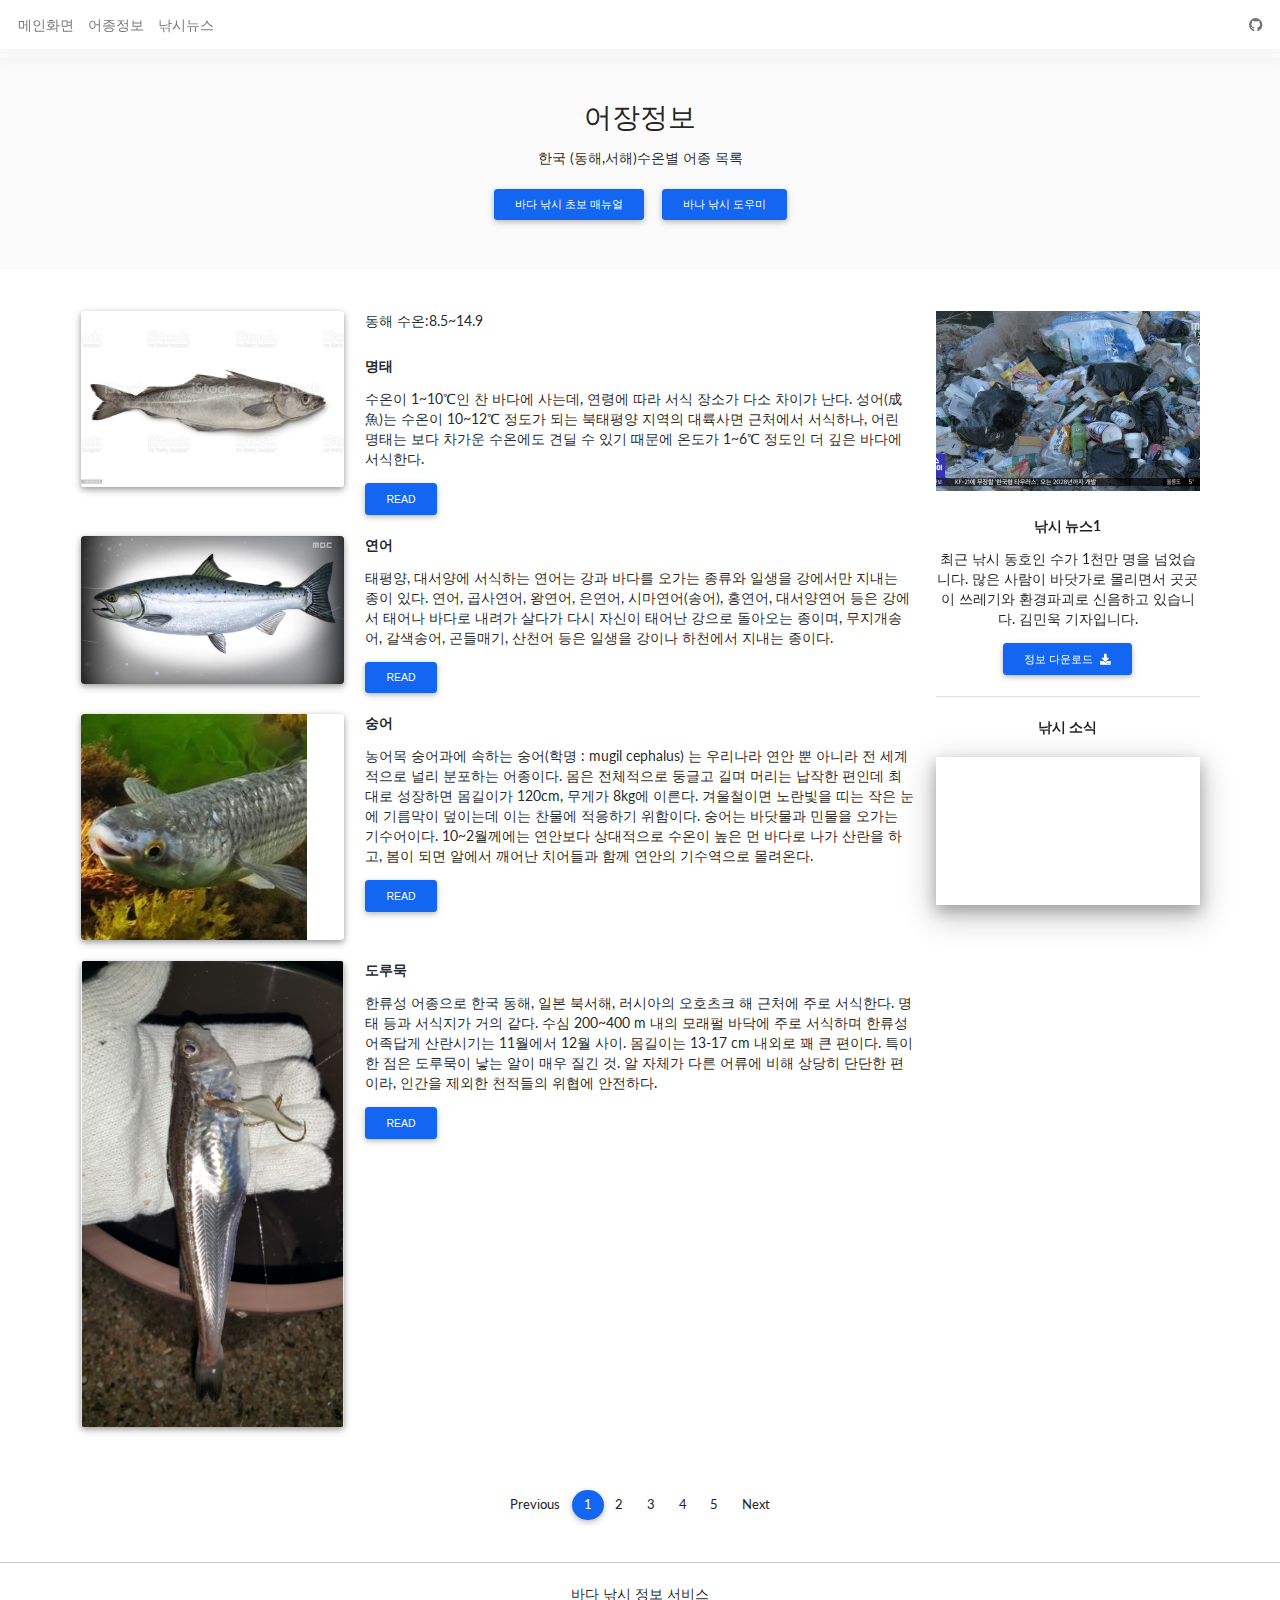
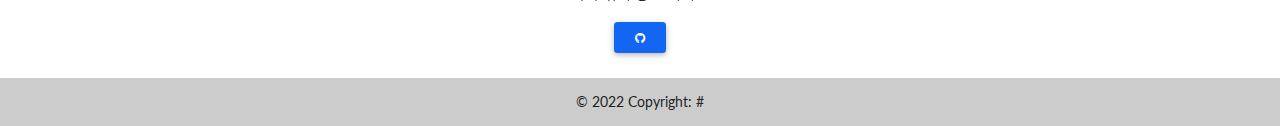
==== commit 89edfe9b: "[Docs] SRC 경로 변경" ====
--- a/fish.html
+++ b/fish.html
@@ -3,7 +3,7 @@
 <head>
 	<meta charset="utf-8">
 	<meta name="viewport" content="width=device-width, initial-scale=1, shrink-to-fit=no"/>
-	<title>낚시 정보 서비스</title>
+	<title>바다낚시 정보 서비스</title>
 	<link rel="stylesheet" href="./src/style.css">
 	<link rel="stylesheet" href="/src/mdb.min.css" />
 	<link rel="stylesheet" href="https://use.fontawesome.com/releases/v5.11.2/css/all.css" />
@@ -41,7 +41,7 @@
 					<a class="nav-link" href="fish.html">어종정보</a>
 				  </li>
 				  <li class="nav-item">
-					<a class="nav-link" href="link.html">낚시뉴스</a>
+					<a class="nav-link" href="news.html">낚시뉴스</a>
 				  </li>
 				</ul>
 	  
@@ -242,20 +242,9 @@
   <!--Main layout-->
 
   <!--Footer-->
-
     <hr class="m-0" />
-
     <div class="text-center py-4 align-items-center">
-      <p>바다 낚시</p>
-      <a href="#" class="btn btn-primary m-1" role="button" rel="nofollow" target="_blank">
-        <i class="fab fa-youtube"></i>
-      </a>
-      <a href="#" class="btn btn-primary m-1" role="button" rel="nofollow" target="_blank">
-        <i class="fab fa-facebook-f"></i>
-      </a>
-      <a href="#" class="btn btn-primary m-1" role="button" rel="nofollow" target="_blank">
-        <i class="fab fa-instagram"></i>
-      </a>
+      <p>바다 낚시 정보 서비스</p>
       <a href="#" class="btn btn-primary m-1" role="button" rel="nofollow" target="_blank">
         <i class="fab fa-github"></i>
       </a>
